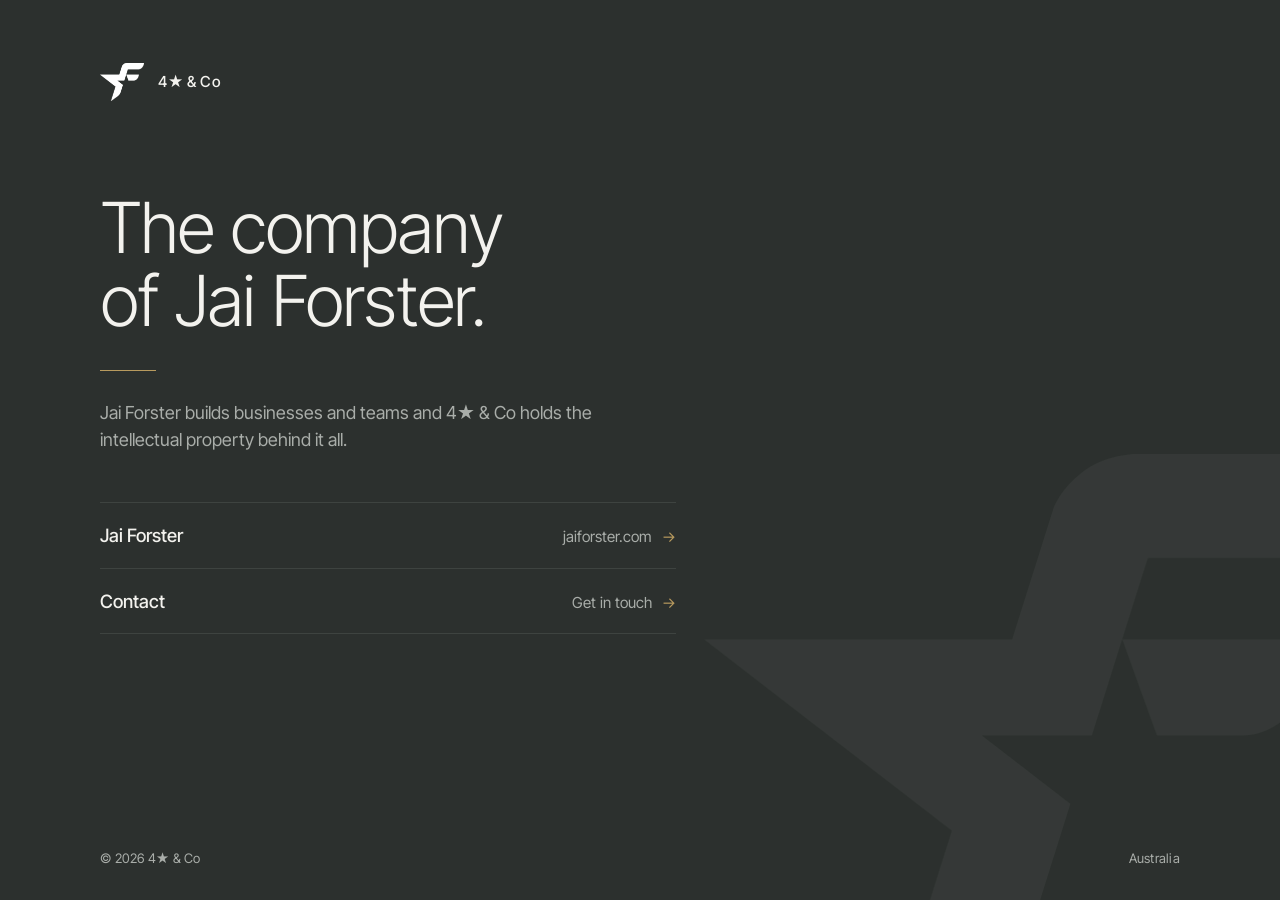
==== index.html @ a690bb95 "Contact opens an enquiry form, no email address in the page Co-Authored-By: Claude Opus 5.5 <noreply" ====
<!doctype html>
<html lang="en-AU">
<head>
<meta charset="utf-8">
<meta name="viewport" content="width=device-width,initial-scale=1,viewport-fit=cover">
<title>4★ &amp; Co</title>
<meta name="description" content="4★ &amp; Co is the company of Jai Forster.">
<link rel="icon" type="image/png" sizes="32x32" href="assets/favicon-32.png">
<link rel="apple-touch-icon" href="assets/favicon-180.png">
<link rel="preconnect" href="https://fonts.googleapis.com">
<link rel="preconnect" href="https://fonts.gstatic.com" crossorigin>
<link rel="stylesheet" href="https://fonts.googleapis.com/css2?family=Inter+Tight:wght@300;400;500;600&display=swap">
<style>
/* Layout: one screen, left aligned. The F mark sits small at the top as the signature and again oversized and faint off the bottom right as the watermark. One hairline of gold, nothing else. */
:root{
  --ground:#2C302E;
  --ground-deep:#252927;
  --ink:#F3F2EE;
  --ink-soft:#A9ADA9;
  --line:#3E4340;
  --gold:#B89A5E;
  --face:"Inter Tight","Helvetica Neue",Arial,system-ui,sans-serif;
  color-scheme:dark;
}
*{box-sizing:border-box}
html,body{height:100%}
body{
  margin:0;background:var(--ground);color:var(--ink);font-family:var(--face);
  font-size:17px;line-height:1.55;-webkit-font-smoothing:antialiased;
  padding-left:max(24px,env(safe-area-inset-left,0px));
  padding-right:max(24px,env(safe-area-inset-right,0px));
  padding-top:env(safe-area-inset-top,0px);padding-bottom:env(safe-area-inset-bottom,0px);
  overflow-x:hidden;position:relative;
}
.watermark{
  position:fixed;right:-14vmin;bottom:-18vmin;width:78vmin;max-width:none;
  opacity:.045;pointer-events:none;user-select:none;z-index:0;
}
.page{
  position:relative;z-index:1;max-width:1080px;margin:0 auto;min-height:100%;
  display:flex;flex-direction:column;gap:clamp(56px,10vh,120px);
  padding-block:clamp(32px,7vh,72px) 32px;
}
header{display:flex;align-items:center;gap:14px}
header img{width:44px;height:auto;display:block}
header span{font-weight:500;font-size:.95rem;letter-spacing:.04em}
main{display:flex;flex-direction:column;gap:28px;max-width:36rem}
h1{
  margin:0;font-weight:300;font-size:clamp(2.4rem,6.4vw,4.4rem);
  line-height:1.04;letter-spacing:-.025em;text-wrap:balance;
}
.rule{width:56px;height:1px;background:var(--gold);border:0;margin:4px 0 0}
p{margin:0;color:var(--ink-soft);font-size:1.12rem;max-width:32rem}
.links{display:flex;flex-direction:column;gap:0;margin-top:20px;border-top:1px solid var(--line)}
.links a{
  display:grid;grid-template-columns:1fr auto;align-items:baseline;gap:16px;
  padding:18px 0;border-bottom:1px solid var(--line);color:var(--ink);text-decoration:none;
}
.links .k{font-weight:500;font-size:1.15rem}
.links .v{color:var(--ink-soft);font-size:.95rem;display:flex;gap:10px;align-items:baseline}
.links .arrow{display:inline-block;transition:transform .2s ease;color:var(--gold)}
.links a:hover .arrow,.links a:focus-visible .arrow{transform:translateX(4px)}
.links a:hover .k{color:#fff}
.links .row{
  display:grid;grid-template-columns:1fr auto;align-items:baseline;gap:16px;width:100%;
  padding:18px 0;border:0;border-bottom:1px solid var(--line);background:none;color:var(--ink);
  font:inherit;text-align:left;cursor:pointer;
}
.links .row:hover .arrow,.links .row:focus-visible .arrow{transform:translateX(4px)}
.links .row[aria-expanded="true"] .arrow{transform:rotate(90deg)}
.links .row:hover .k{color:#fff}
.links .row:focus-visible{outline:1px solid var(--gold);outline-offset:4px}
.enquire{display:grid;gap:14px;padding:22px 0 26px;border-bottom:1px solid var(--line)}
.enquire[hidden]{display:none}
.enquire label{display:grid;gap:6px;color:var(--ink-soft);font-size:.85rem;letter-spacing:.02em}
.enquire input,.enquire textarea{
  width:100%;background:var(--ground-deep);color:var(--ink);border:1px solid var(--line);border-radius:2px;
  padding:12px 14px;font:inherit;font-size:1rem;
}
.enquire textarea{min-height:120px;resize:vertical}
.enquire input:focus,.enquire textarea:focus{outline:none;border-color:var(--gold)}
.enquire .hp{position:absolute;left:-9999px;width:1px;height:1px;overflow:hidden}
.enquire button{
  justify-self:start;background:none;color:var(--ink);border:1px solid var(--gold);border-radius:2px;
  padding:11px 22px;font:inherit;font-weight:500;font-size:.95rem;cursor:pointer;
}
.enquire button:hover{background:var(--gold);color:var(--ground)}
.enquire button:disabled{opacity:.5;cursor:default}
.enquire .note{margin:0;font-size:.9rem;color:var(--ink-soft);min-height:1.2em}
a:focus-visible{outline:1px solid var(--gold);outline-offset:4px}
footer{
  margin-top:auto;display:flex;flex-wrap:wrap;justify-content:space-between;gap:8px 24px;
  color:var(--ink-soft);font-size:.82rem;letter-spacing:.02em;
}
@media (max-width:520px){
  body{font-size:16px}
}
@media (prefers-reduced-motion:reduce){.links .arrow{transition:none}}
</style>
</head>
<body>
<img class="watermark" src="assets/mark-white.png" alt="" aria-hidden="true">
<div class="page">
  <header>
    <img src="assets/mark-white.png" alt="4Star mark">
    <span>4★ &amp; Co</span>
  </header>
  <main>
    <h1>The company of Jai&nbsp;Forster.</h1>
    <hr class="rule">
    <p>Jai Forster builds businesses and teams and 4★ &amp; Co holds the intellectual property behind it all.</p>
    <nav class="links" aria-label="Links">
      <a href="https://jaiforster.com" rel="noopener"><span class="k">Jai Forster</span><span class="v"><span class="host">jaiforster.com</span><span class="arrow">→</span></span></a>
      <button class="row" type="button" aria-expanded="false" aria-controls="enquire"><span class="k">Contact</span><span class="v"><span class="host">Get in touch</span><span class="arrow">→</span></span></button>
      <form class="enquire" id="enquire" action="https://formspree.io/f/xeepekqr" method="POST" hidden>
        <label>Name<input name="name" type="text" autocomplete="name" required></label>
        <label>Email<input name="email" type="email" autocomplete="email" required></label>
        <label>Message<textarea name="message" required></textarea></label>
        <input class="hp" type="text" name="_gotcha" tabindex="-1" autocomplete="off" aria-hidden="true">
        <input type="hidden" name="_subject" value="4star.co enquiry">
        <button type="submit">Send</button>
        <p class="note" role="status" aria-live="polite"></p>
      </form>
    </nav>
  </main>
  <footer>
    <span>© 2026 4★ &amp; Co</span>
    <span>Australia</span>
  </footer>
</div>
<script>
(function(){
  var btn=document.querySelector('.row'),form=document.getElementById('enquire'),note=form.querySelector('.note'),send=form.querySelector('button');
  btn.addEventListener('click',function(){
    var open=btn.getAttribute('aria-expanded')==='true';
    btn.setAttribute('aria-expanded',String(!open));form.hidden=open;
    if(!open)form.querySelector('input').focus();
  });
  form.addEventListener('submit',function(e){
    e.preventDefault();send.disabled=true;note.textContent='Sending...';
    fetch(form.action,{method:'POST',body:new FormData(form),headers:{Accept:'application/json'}})
      .then(function(r){
        if(!r.ok)throw 0;
        form.querySelectorAll('label,button').forEach(function(el){el.hidden=true});
        note.textContent='Thanks. We will be in touch.';
      })
      .catch(function(){send.disabled=false;note.textContent='That did not send. Please try again.'});
  });
})();
</script>
</body>
</html>
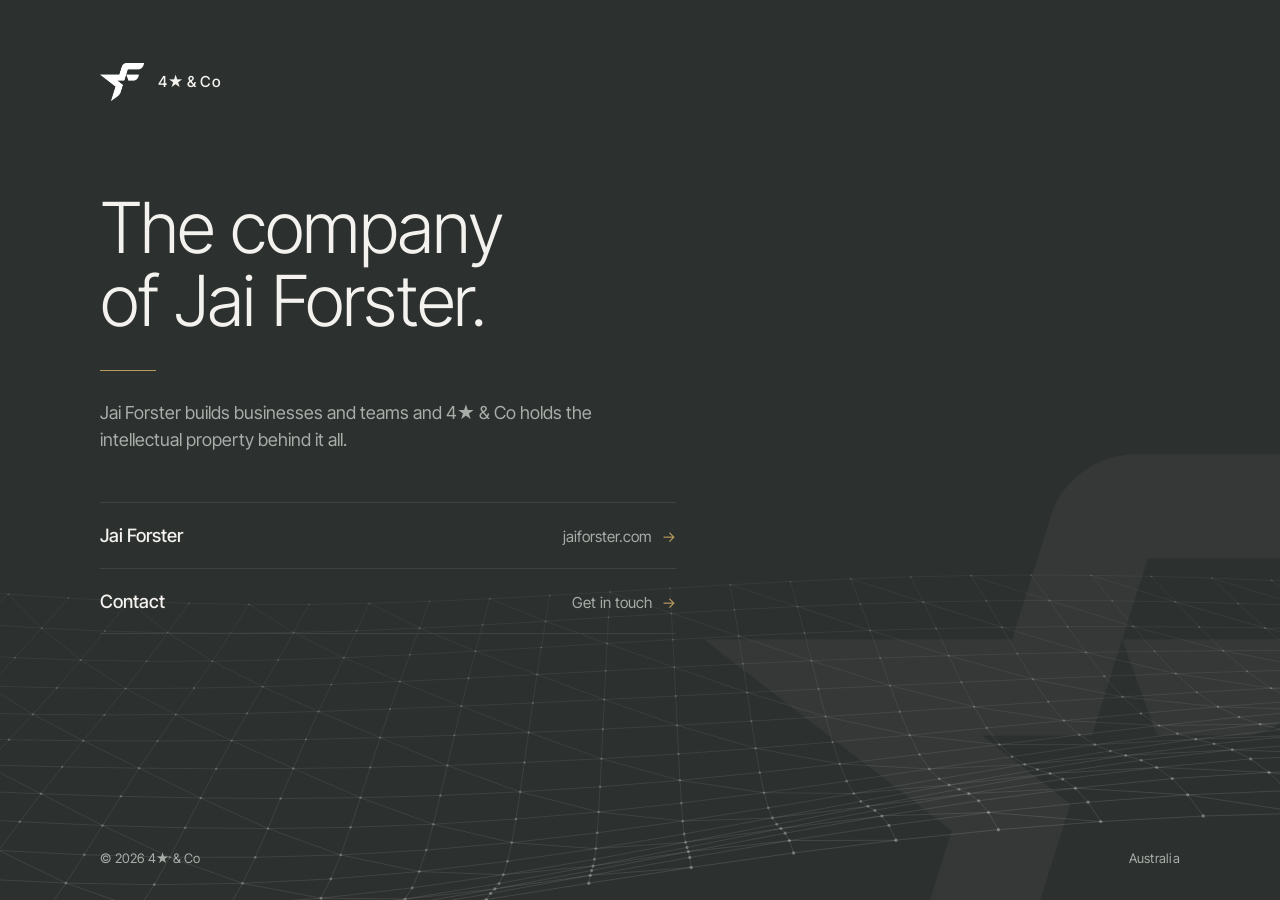
==== commit c0e46fcb: "Slow motion wave mesh behind the page Co-Authored-By: Claude Opus 5.5 <noreply@anthropic.com> Claude" ====
--- a/index.html
+++ b/index.html
@@ -36,6 +36,7 @@
   position:fixed;right:-14vmin;bottom:-18vmin;width:78vmin;max-width:none;
   opacity:.045;pointer-events:none;user-select:none;z-index:0;
 }
+.wave{position:fixed;inset:0;width:100%;height:100%;pointer-events:none;z-index:0;display:block}
 .page{
   position:relative;z-index:1;max-width:1080px;margin:0 auto;min-height:100%;
   display:flex;flex-direction:column;gap:clamp(56px,10vh,120px);
@@ -71,7 +72,7 @@
 .links .row:hover .k{color:#fff}
 .links .row:focus-visible{outline:1px solid var(--gold);outline-offset:4px}
 .enquire{display:grid;gap:14px;padding:22px 0 26px;border-bottom:1px solid var(--line)}
-.enquire[hidden]{display:none}
+.enquire[hidden],.enquire [hidden]{display:none}
 .enquire label{display:grid;gap:6px;color:var(--ink-soft);font-size:.85rem;letter-spacing:.02em}
 .enquire input,.enquire textarea{
   width:100%;background:var(--ground-deep);color:var(--ink);border:1px solid var(--line);border-radius:2px;
@@ -99,6 +100,7 @@
 </style>
 </head>
 <body>
+<canvas class="wave" aria-hidden="true"></canvas>
 <img class="watermark" src="assets/mark-white.png" alt="" aria-hidden="true">
 <div class="page">
   <header>
@@ -148,5 +150,41 @@
   });
 })();
 </script>
+<script>
+(function(){
+  var c=document.querySelector('.wave'),x=c.getContext('2d'),W,H,D,t=0;
+  var still=window.matchMedia('(prefers-reduced-motion: reduce)').matches;
+  var COLS=26,ROWS=16;
+  function size(){D=Math.min(window.devicePixelRatio||1,2);W=c.clientWidth;H=c.clientHeight;c.width=W*D;c.height=H*D;x.setTransform(D,0,0,D,0,0);}
+  function pt(i,j){
+    var u=i/(COLS-1),v=j/(ROWS-1);
+    var z=Math.sin(u*5.2+t*0.35)*0.55+Math.sin(v*3.4-t*0.22+u*1.6)*0.45+Math.sin((u+v)*7.0+t*0.5)*0.18;
+    var depth=0.25+v*0.75;
+    var px=W*0.5+(u-0.5)*W*(0.9+depth*1.1);
+    var py=H*0.52+depth*H*0.5+z*H*0.13*depth;
+    return [px,py,depth];
+  }
+  function draw(){
+    x.clearRect(0,0,W,H);
+    var g=[],i,j;
+    for(j=0;j<ROWS;j++){g[j]=[];for(i=0;i<COLS;i++)g[j][i]=pt(i,j);}
+    x.lineWidth=0.7;
+    for(j=0;j<ROWS;j++)for(i=0;i<COLS;i++){
+      var p=g[j][i],a=(0.05+p[2]*0.13).toFixed(3);
+      x.strokeStyle='rgba(243,242,238,'+a+')';
+      x.beginPath();
+      if(i<COLS-1){x.moveTo(p[0],p[1]);x.lineTo(g[j][i+1][0],g[j][i+1][1]);}
+      if(j<ROWS-1){x.moveTo(p[0],p[1]);x.lineTo(g[j+1][i][0],g[j+1][i][1]);}
+      if(i<COLS-1&&j<ROWS-1&&(i+j)%2===0){x.moveTo(p[0],p[1]);x.lineTo(g[j+1][i+1][0],g[j+1][i+1][1]);}
+      x.stroke();
+      x.fillStyle='rgba(243,242,238,'+(0.10+p[2]*0.22).toFixed(3)+')';
+      x.beginPath();x.arc(p[0],p[1],0.6+p[2]*1.1,0,6.283);x.fill();
+    }
+  }
+  function loop(){t+=0.012;draw();requestAnimationFrame(loop);}
+  size();window.addEventListener('resize',function(){size();draw();});
+  if(still){t=2;draw();}else{loop();}
+})();
+</script>
 </body>
 </html>
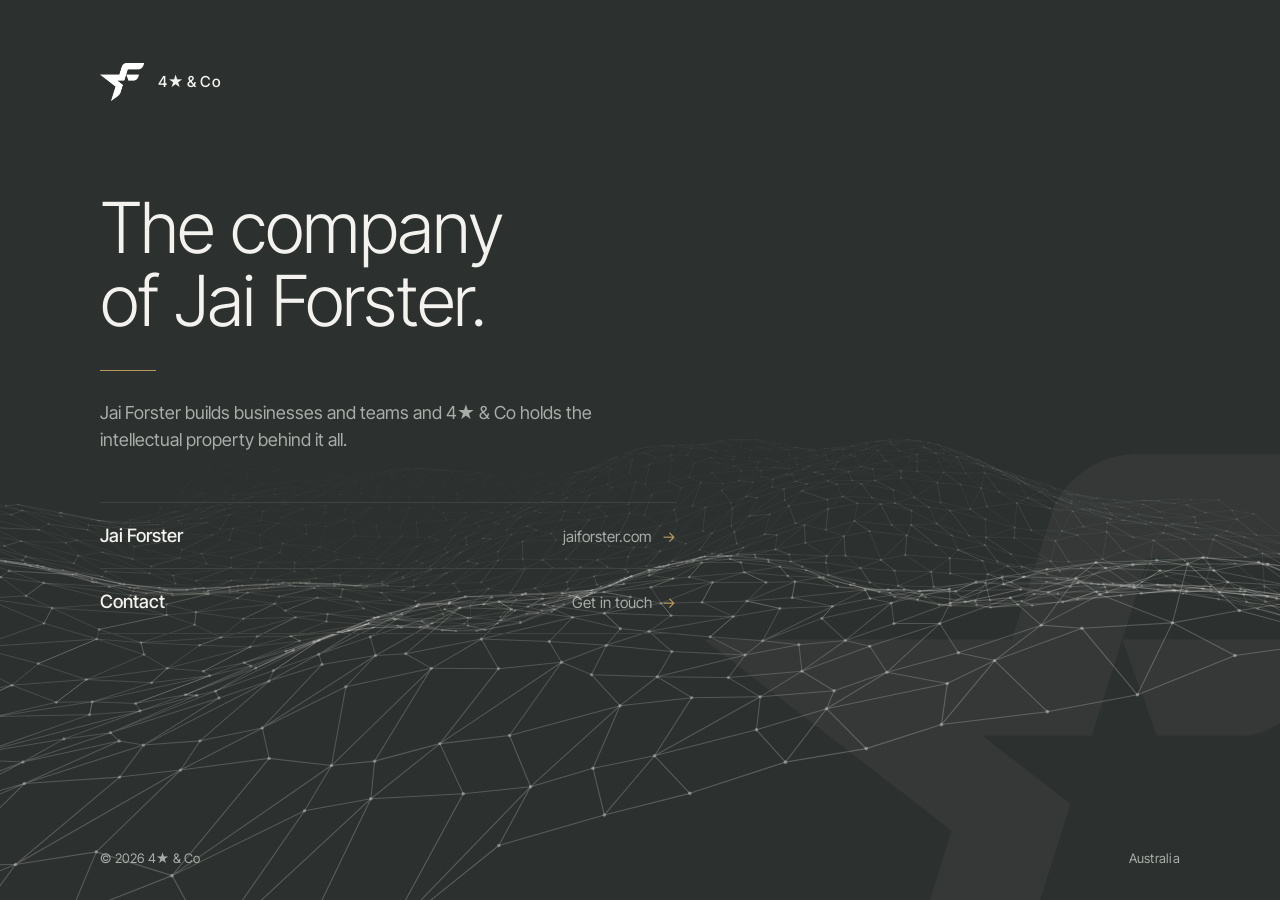
==== commit 330158be: "Denser wave mesh with more ripples, closer to Jai's reference Co-Authored-By: Claude Opus 5.5 <norep" ====
--- a/index.html
+++ b/index.html
@@ -154,31 +154,35 @@
 (function(){
   var c=document.querySelector('.wave'),x=c.getContext('2d'),W,H,D,t=0;
   var still=window.matchMedia('(prefers-reduced-motion: reduce)').matches;
-  var COLS=26,ROWS=16;
+  var COLS=48,ROWS=34,J=[];
+  for(var k=0;k<COLS*ROWS*2;k++)J.push(Math.sin(k*12.9898)*43758.5453%1);
   function size(){D=Math.min(window.devicePixelRatio||1,2);W=c.clientWidth;H=c.clientHeight;c.width=W*D;c.height=H*D;x.setTransform(D,0,0,D,0,0);}
   function pt(i,j){
-    var u=i/(COLS-1),v=j/(ROWS-1);
-    var z=Math.sin(u*5.2+t*0.35)*0.55+Math.sin(v*3.4-t*0.22+u*1.6)*0.45+Math.sin((u+v)*7.0+t*0.5)*0.18;
-    var depth=0.25+v*0.75;
-    var px=W*0.5+(u-0.5)*W*(0.9+depth*1.1);
-    var py=H*0.52+depth*H*0.5+z*H*0.13*depth;
+    var n=(j*COLS+i)*2,u=(i+J[n]*0.35)/(COLS-1),v=(j+J[n+1]*0.35)/(ROWS-1);
+    var wx=(u-0.5)*14,wz=1+v*9;
+    var y=Math.sin(wx*0.55+t*0.35)*0.42+Math.sin(wz*0.9-t*0.28+wx*0.25)*0.38
+         +Math.sin((wx-wz)*1.35+t*0.5)*0.16+Math.sin(wx*2.1+wz*1.7-t*0.6)*0.08;
+    var f=1/(wz*0.32+0.35),hz=H*0.42;
+    var px=W*0.5+wx*f*W*0.16;
+    var py=hz+(1.9-y)*f*H*0.2;
+    var depth=1-v;
     return [px,py,depth];
   }
   function draw(){
     x.clearRect(0,0,W,H);
     var g=[],i,j;
     for(j=0;j<ROWS;j++){g[j]=[];for(i=0;i<COLS;i++)g[j][i]=pt(i,j);}
-    x.lineWidth=0.7;
-    for(j=0;j<ROWS;j++)for(i=0;i<COLS;i++){
-      var p=g[j][i],a=(0.05+p[2]*0.13).toFixed(3);
+    for(j=ROWS-1;j>=0;j--)for(i=0;i<COLS;i++){
+      var p=g[j][i],a=(0.03+p[2]*p[2]*0.2).toFixed(3);
+      x.lineWidth=0.4+p[2]*0.7;
       x.strokeStyle='rgba(243,242,238,'+a+')';
       x.beginPath();
       if(i<COLS-1){x.moveTo(p[0],p[1]);x.lineTo(g[j][i+1][0],g[j][i+1][1]);}
       if(j<ROWS-1){x.moveTo(p[0],p[1]);x.lineTo(g[j+1][i][0],g[j+1][i][1]);}
-      if(i<COLS-1&&j<ROWS-1&&(i+j)%2===0){x.moveTo(p[0],p[1]);x.lineTo(g[j+1][i+1][0],g[j+1][i+1][1]);}
+      if(i<COLS-1&&j<ROWS-1){x.moveTo(p[0],p[1]);x.lineTo(g[j+1][(i+j)%2?i+1:i][0],g[j+1][(i+j)%2?i+1:i][1]);}
       x.stroke();
-      x.fillStyle='rgba(243,242,238,'+(0.10+p[2]*0.22).toFixed(3)+')';
-      x.beginPath();x.arc(p[0],p[1],0.6+p[2]*1.1,0,6.283);x.fill();
+      x.fillStyle='rgba(243,242,238,'+(0.06+p[2]*p[2]*0.32).toFixed(3)+')';
+      x.beginPath();x.arc(p[0],p[1],0.4+p[2]*1.4,0,6.283);x.fill();
     }
   }
   function loop(){t+=0.012;draw();requestAnimationFrame(loop);}
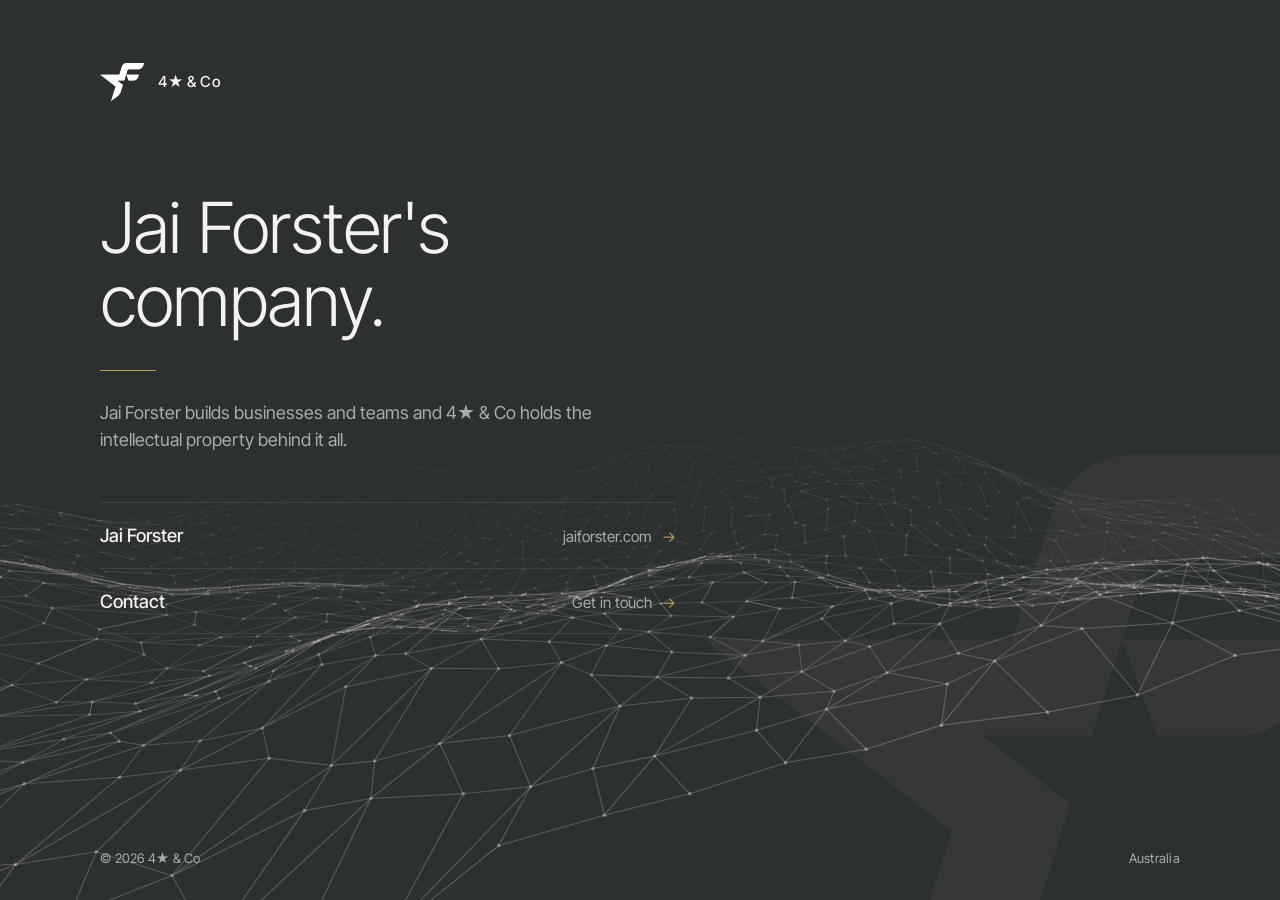
==== commit 5b9ebd28: "Heading: Jai Forster's company. Co-Authored-By: Claude Opus 5.5 <noreply@anthropic.com> Claude-Sessi" ====
--- a/index.html
+++ b/index.html
@@ -4,7 +4,7 @@
 <meta charset="utf-8">
 <meta name="viewport" content="width=device-width,initial-scale=1,viewport-fit=cover">
 <title>4★ &amp; Co</title>
-<meta name="description" content="4★ &amp; Co is the company of Jai Forster.">
+<meta name="description" content="4★ &amp; Co is Jai Forster's company.">
 <link rel="icon" type="image/png" sizes="32x32" href="assets/favicon-32.png">
 <link rel="apple-touch-icon" href="assets/favicon-180.png">
 <link rel="preconnect" href="https://fonts.googleapis.com">
@@ -108,7 +108,7 @@
     <span>4★ &amp; Co</span>
   </header>
   <main>
-    <h1>The company of Jai&nbsp;Forster.</h1>
+    <h1>Jai Forster's company.</h1>
     <hr class="rule">
     <p>Jai Forster builds businesses and teams and 4★ &amp; Co holds the intellectual property behind it all.</p>
     <nav class="links" aria-label="Links">
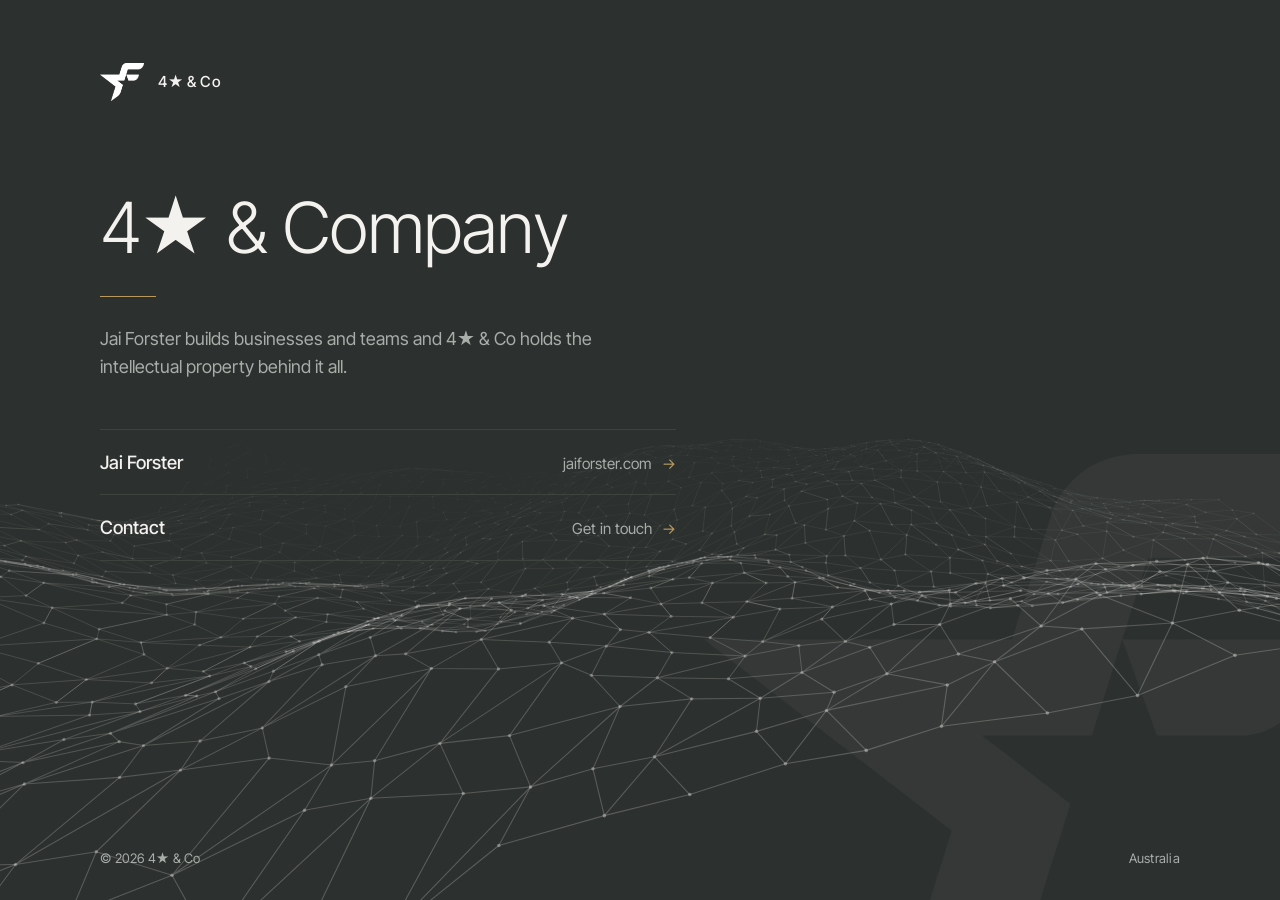
==== commit de7fd418: "Heading: 4★ & Company Co-Authored-By: Claude Opus 5.5 <noreply@anthropic.com> Claude-Session: https:" ====
--- a/index.html
+++ b/index.html
@@ -4,7 +4,7 @@
 <meta charset="utf-8">
 <meta name="viewport" content="width=device-width,initial-scale=1,viewport-fit=cover">
 <title>4★ &amp; Co</title>
-<meta name="description" content="4★ &amp; Co is Jai Forster's company.">
+<meta name="description" content="4★ &amp; Company. Jai Forster builds businesses and teams and 4★ &amp; Co holds the intellectual property behind it all.">
 <link rel="icon" type="image/png" sizes="32x32" href="assets/favicon-32.png">
 <link rel="apple-touch-icon" href="assets/favicon-180.png">
 <link rel="preconnect" href="https://fonts.googleapis.com">
@@ -108,7 +108,7 @@
     <span>4★ &amp; Co</span>
   </header>
   <main>
-    <h1>Jai Forster's company.</h1>
+    <h1>4★ &amp; Company</h1>
     <hr class="rule">
     <p>Jai Forster builds businesses and teams and 4★ &amp; Co holds the intellectual property behind it all.</p>
     <nav class="links" aria-label="Links">
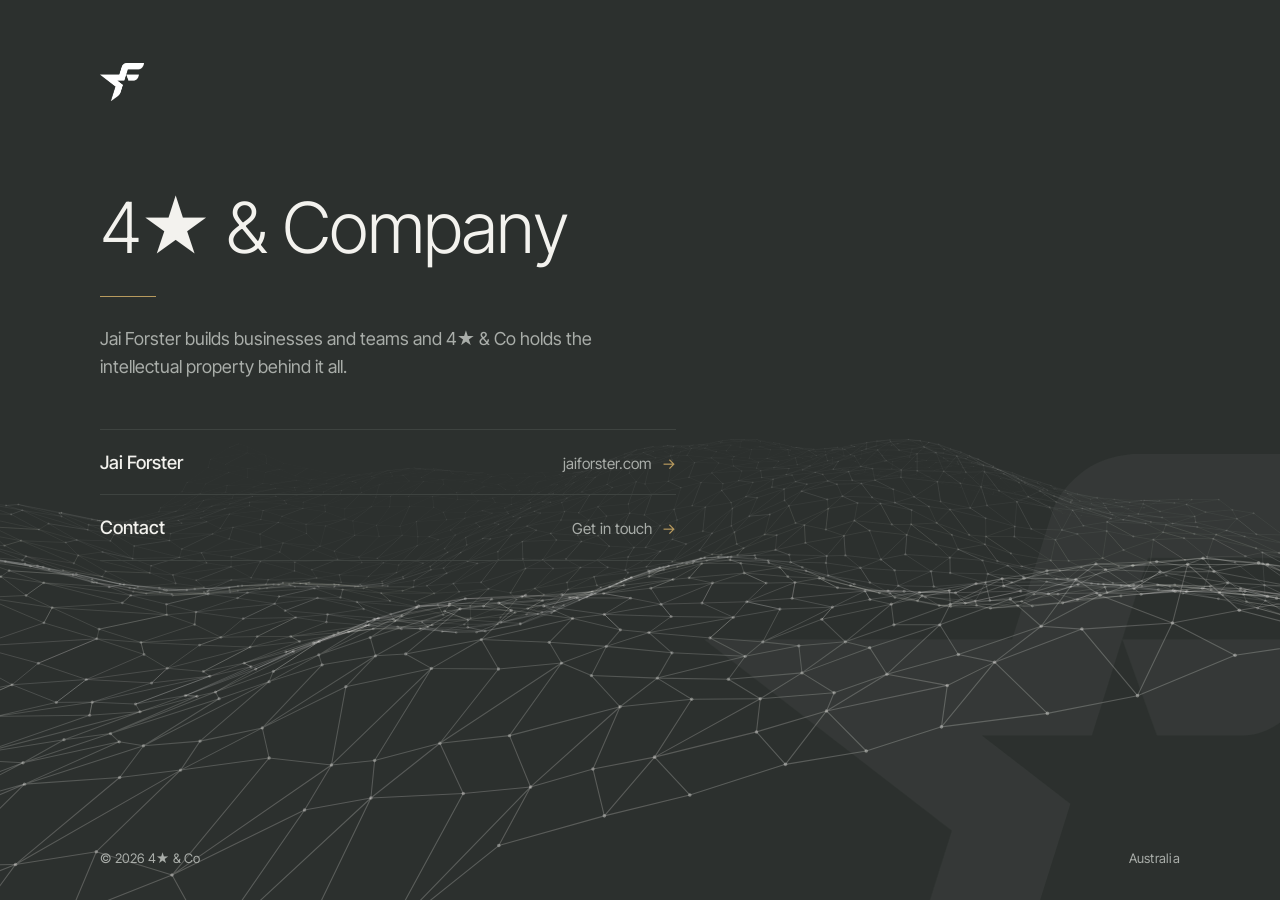
==== commit 63cb8a33: "Remove the 4★ & Co text beside the top mark Co-Authored-By: Claude Opus 5.5 <noreply@anthropic.com> " ====
--- a/index.html
+++ b/index.html
@@ -104,8 +104,7 @@
 <img class="watermark" src="assets/mark-white.png" alt="" aria-hidden="true">
 <div class="page">
   <header>
-    <img src="assets/mark-white.png" alt="4Star mark">
-    <span>4★ &amp; Co</span>
+    <img src="assets/mark-white.png" alt="4★ &amp; Co">
   </header>
   <main>
     <h1>4★ &amp; Company</h1>
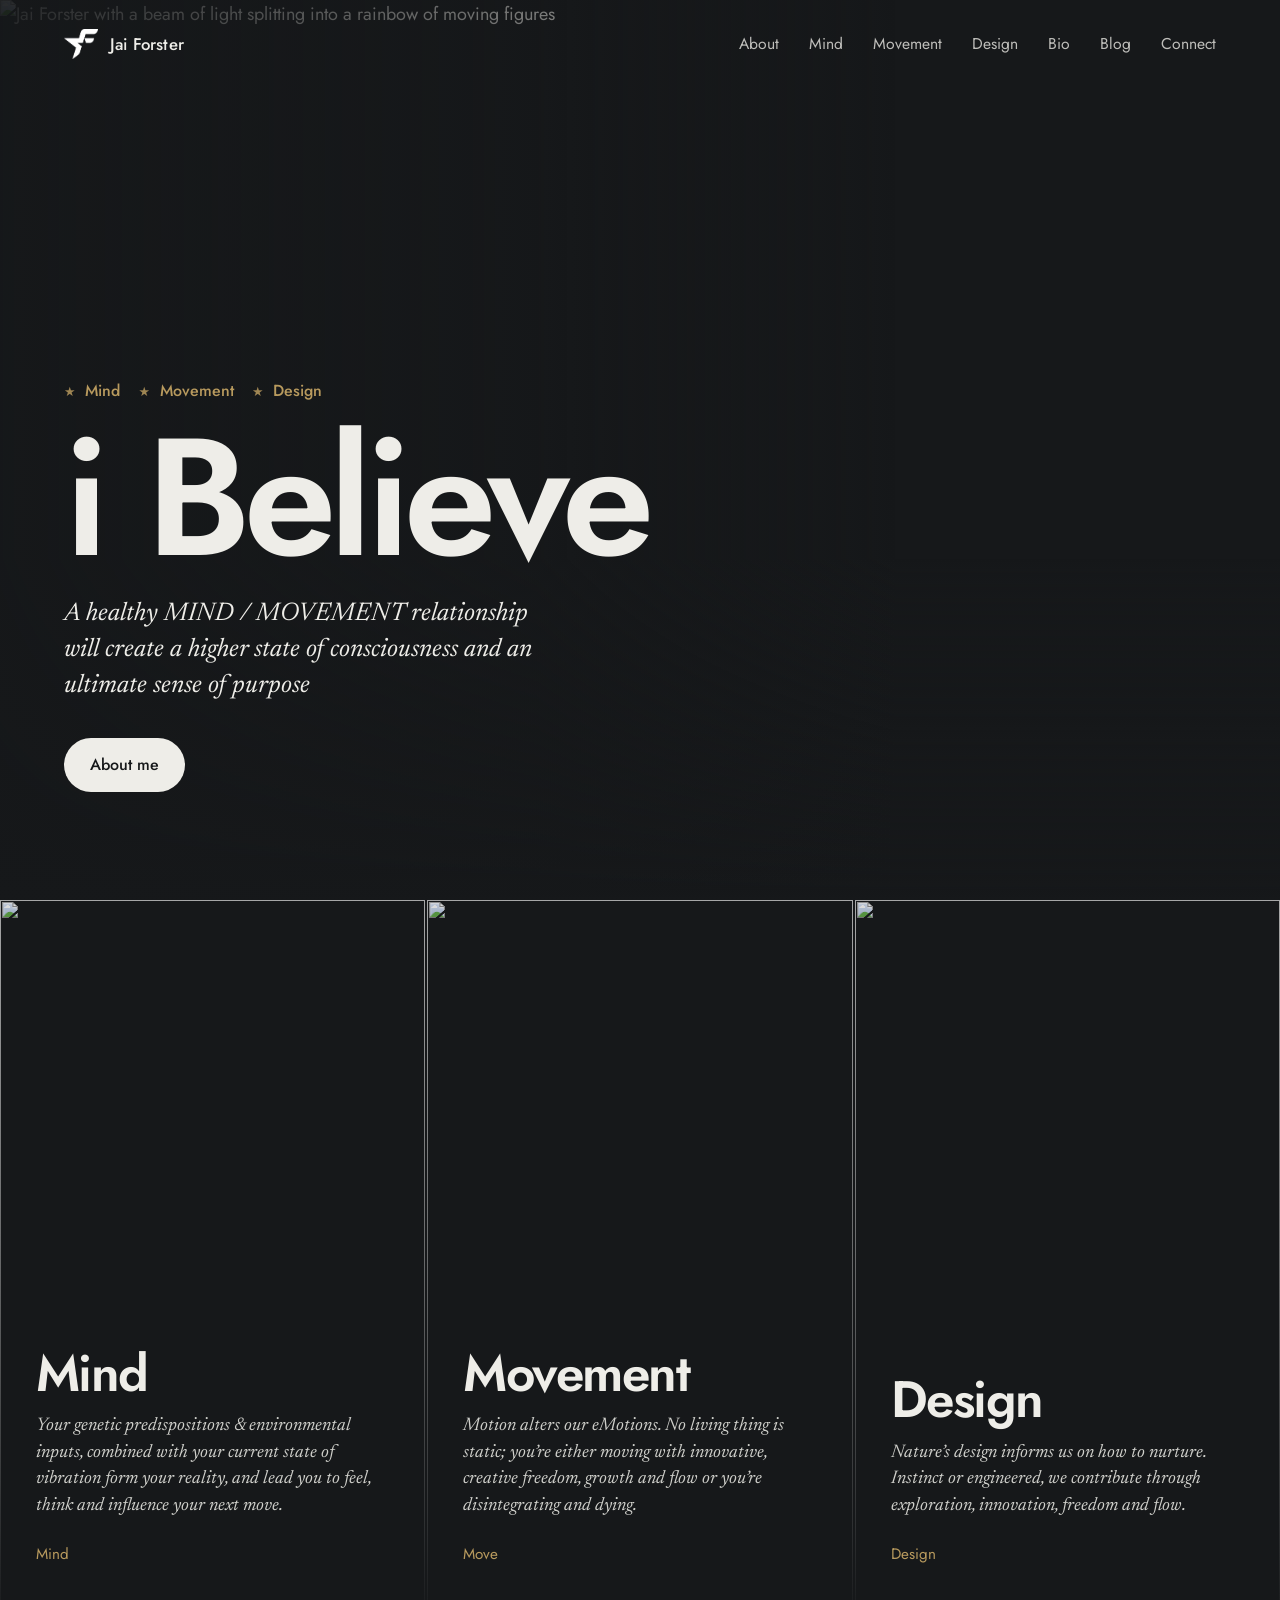
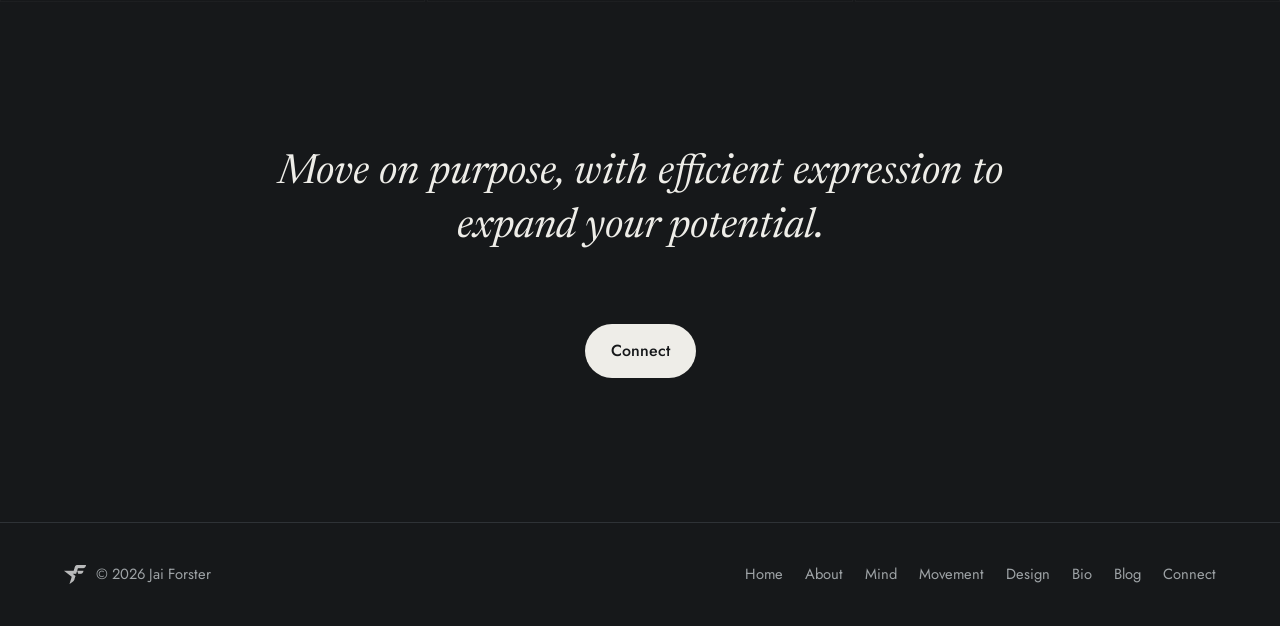
==== commit 6fd08707: "jaiforster.com example site, preview only Co-Authored-By: Claude Opus 5.5 <noreply@anthropic.com> Cl" ====
--- a/index.html
+++ b/index.html
@@ -3,191 +3,71 @@
 <head>
 <meta charset="utf-8">
 <meta name="viewport" content="width=device-width,initial-scale=1,viewport-fit=cover">
-<title>4★ &amp; Co</title>
-<meta name="description" content="4★ &amp; Company. Jai Forster builds businesses and teams and 4★ &amp; Co holds the intellectual property behind it all.">
-<link rel="icon" type="image/png" sizes="32x32" href="assets/favicon-32.png">
-<link rel="apple-touch-icon" href="assets/favicon-180.png">
+<title>Jai Forster</title>
+<meta name="description" content="Jai Forster. Mind, Movement, Design.">
+<link rel="icon" type="image/png" href="mark.png">
 <link rel="preconnect" href="https://fonts.googleapis.com">
 <link rel="preconnect" href="https://fonts.gstatic.com" crossorigin>
-<link rel="stylesheet" href="https://fonts.googleapis.com/css2?family=Inter+Tight:wght@300;400;500;600&display=swap">
-<style>
-/* Layout: one screen, left aligned. The F mark sits small at the top as the signature and again oversized and faint off the bottom right as the watermark. One hairline of gold, nothing else. */
-:root{
-  --ground:#2C302E;
-  --ground-deep:#252927;
-  --ink:#F3F2EE;
-  --ink-soft:#A9ADA9;
-  --line:#3E4340;
-  --gold:#B89A5E;
-  --face:"Inter Tight","Helvetica Neue",Arial,system-ui,sans-serif;
-  color-scheme:dark;
-}
-*{box-sizing:border-box}
-html,body{height:100%}
-body{
-  margin:0;background:var(--ground);color:var(--ink);font-family:var(--face);
-  font-size:17px;line-height:1.55;-webkit-font-smoothing:antialiased;
-  padding-left:max(24px,env(safe-area-inset-left,0px));
-  padding-right:max(24px,env(safe-area-inset-right,0px));
-  padding-top:env(safe-area-inset-top,0px);padding-bottom:env(safe-area-inset-bottom,0px);
-  overflow-x:hidden;position:relative;
-}
-.watermark{
-  position:fixed;right:-14vmin;bottom:-18vmin;width:78vmin;max-width:none;
-  opacity:.045;pointer-events:none;user-select:none;z-index:0;
-}
-.wave{position:fixed;inset:0;width:100%;height:100%;pointer-events:none;z-index:0;display:block}
-.page{
-  position:relative;z-index:1;max-width:1080px;margin:0 auto;min-height:100%;
-  display:flex;flex-direction:column;gap:clamp(56px,10vh,120px);
-  padding-block:clamp(32px,7vh,72px) 32px;
-}
-header{display:flex;align-items:center;gap:14px}
-header img{width:44px;height:auto;display:block}
-header span{font-weight:500;font-size:.95rem;letter-spacing:.04em}
-main{display:flex;flex-direction:column;gap:28px;max-width:36rem}
-h1{
-  margin:0;font-weight:300;font-size:clamp(2.4rem,6.4vw,4.4rem);
-  line-height:1.04;letter-spacing:-.025em;text-wrap:balance;
-}
-.rule{width:56px;height:1px;background:var(--gold);border:0;margin:4px 0 0}
-p{margin:0;color:var(--ink-soft);font-size:1.12rem;max-width:32rem}
-.links{display:flex;flex-direction:column;gap:0;margin-top:20px;border-top:1px solid var(--line)}
-.links a{
-  display:grid;grid-template-columns:1fr auto;align-items:baseline;gap:16px;
-  padding:18px 0;border-bottom:1px solid var(--line);color:var(--ink);text-decoration:none;
-}
-.links .k{font-weight:500;font-size:1.15rem}
-.links .v{color:var(--ink-soft);font-size:.95rem;display:flex;gap:10px;align-items:baseline}
-.links .arrow{display:inline-block;transition:transform .2s ease;color:var(--gold)}
-.links a:hover .arrow,.links a:focus-visible .arrow{transform:translateX(4px)}
-.links a:hover .k{color:#fff}
-.links .row{
-  display:grid;grid-template-columns:1fr auto;align-items:baseline;gap:16px;width:100%;
-  padding:18px 0;border:0;border-bottom:1px solid var(--line);background:none;color:var(--ink);
-  font:inherit;text-align:left;cursor:pointer;
-}
-.links .row:hover .arrow,.links .row:focus-visible .arrow{transform:translateX(4px)}
-.links .row[aria-expanded="true"] .arrow{transform:rotate(90deg)}
-.links .row:hover .k{color:#fff}
-.links .row:focus-visible{outline:1px solid var(--gold);outline-offset:4px}
-.enquire{display:grid;gap:14px;padding:22px 0 26px;border-bottom:1px solid var(--line)}
-.enquire[hidden],.enquire [hidden]{display:none}
-.enquire label{display:grid;gap:6px;color:var(--ink-soft);font-size:.85rem;letter-spacing:.02em}
-.enquire input,.enquire textarea{
-  width:100%;background:var(--ground-deep);color:var(--ink);border:1px solid var(--line);border-radius:2px;
-  padding:12px 14px;font:inherit;font-size:1rem;
-}
-.enquire textarea{min-height:120px;resize:vertical}
-.enquire input:focus,.enquire textarea:focus{outline:none;border-color:var(--gold)}
-.enquire .hp{position:absolute;left:-9999px;width:1px;height:1px;overflow:hidden}
-.enquire button{
-  justify-self:start;background:none;color:var(--ink);border:1px solid var(--gold);border-radius:2px;
-  padding:11px 22px;font:inherit;font-weight:500;font-size:.95rem;cursor:pointer;
-}
-.enquire button:hover{background:var(--gold);color:var(--ground)}
-.enquire button:disabled{opacity:.5;cursor:default}
-.enquire .note{margin:0;font-size:.9rem;color:var(--ink-soft);min-height:1.2em}
-a:focus-visible{outline:1px solid var(--gold);outline-offset:4px}
-footer{
-  margin-top:auto;display:flex;flex-wrap:wrap;justify-content:space-between;gap:8px 24px;
-  color:var(--ink-soft);font-size:.82rem;letter-spacing:.02em;
-}
-@media (max-width:520px){
-  body{font-size:16px}
-}
-@media (prefers-reduced-motion:reduce){.links .arrow{transition:none}}
-</style>
+<link rel="stylesheet" href="https://fonts.googleapis.com/css2?family=Jost:wght@300;400;500;600&family=Newsreader:ital,opsz,wght@1,6..72,300;1,6..72,400&display=swap">
+<link rel="stylesheet" href="style.css">
 </head>
 <body>
-<canvas class="wave" aria-hidden="true"></canvas>
-<img class="watermark" src="assets/mark-white.png" alt="" aria-hidden="true">
-<div class="page">
-  <header>
-    <img src="assets/mark-white.png" alt="4★ &amp; Co">
-  </header>
-  <main>
-    <h1>4★ &amp; Company</h1>
-    <hr class="rule">
-    <p>Jai Forster builds businesses and teams and 4★ &amp; Co holds the intellectual property behind it all.</p>
-    <nav class="links" aria-label="Links">
-      <a href="https://jaiforster.com" rel="noopener"><span class="k">Jai Forster</span><span class="v"><span class="host">jaiforster.com</span><span class="arrow">→</span></span></a>
-      <button class="row" type="button" aria-expanded="false" aria-controls="enquire"><span class="k">Contact</span><span class="v"><span class="host">Get in touch</span><span class="arrow">→</span></span></button>
-      <form class="enquire" id="enquire" action="https://formspree.io/f/xeepekqr" method="POST" hidden>
-        <label>Name<input name="name" type="text" autocomplete="name" required></label>
-        <label>Email<input name="email" type="email" autocomplete="email" required></label>
-        <label>Message<textarea name="message" required></textarea></label>
-        <input class="hp" type="text" name="_gotcha" tabindex="-1" autocomplete="off" aria-hidden="true">
-        <input type="hidden" name="_subject" value="4star.co enquiry">
-        <button type="submit">Send</button>
-        <p class="note" role="status" aria-live="polite"></p>
-      </form>
-    </nav>
-  </main>
-  <footer>
-    <span>© 2026 4★ &amp; Co</span>
-    <span>Australia</span>
-  </footer>
-</div>
+<header class="bar">
+  <div class="wrap">
+    <a class="brand" href="index.html"><img src="mark.png" alt="">Jai Forster</a>
+    <button class="menu-btn" type="button" aria-expanded="false" aria-controls="menu">Menu</button>
+    <nav class="menu" id="menu" aria-label="Main"><a href="about.html">About</a><a href="mind.html">Mind</a><a href="movement.html">Movement</a><a href="design.html">Design</a><a href="bio.html">Bio</a><a href="blog.html">Blog</a><a href="connect.html">Connect</a></nav>
+  </div>
+</header>
+<main>
+<section class="hero">
+  <img src="https://images.squarespace-cdn.com/content/v1/53a4e9e1e4b0f3bbc3a83e2f/1645606170542-89CNEMWLNR3GHH2ML2EV/JF+Website+Parallax+background.png?format=2500w" alt="Jai Forster with a beam of light splitting into a rainbow of moving figures">
+  <div class="wrap">
+    <p class="tri"><span>Mind</span><span>Movement</span><span>Design</span></p>
+    <h1>i Believe</h1>
+    <p class="belief">A healthy MIND / MOVEMENT relationship will create a higher state of consciousness and an ultimate sense of purpose</p>
+    <a class="btn" href="about.html">About me</a>
+  </div>
+</section>
+
+<section class="doors" aria-label="Mind, Movement and Design">
+  <a class="door" href="mind.html">
+    <img src="https://images.squarespace-cdn.com/content/v1/53a4e9e1e4b0f3bbc3a83e2f/1645607930182-6TRMJ1LTJ6VYIM9FWUPG/JF+2+Website+Parallax+background.png?format=1500w" alt="" loading="lazy">
+    <h2>Mind</h2>
+    <p>Your genetic predispositions &amp; environmental inputs, combined with your current state of vibration form your reality, and lead you to feel, think and influence your next move.</p>
+    <span class="go">Mind</span>
+  </a>
+  <a class="door" href="movement.html">
+    <img src="https://images.squarespace-cdn.com/content/v1/53a4e9e1e4b0f3bbc3a83e2f/1645609112658-VF0LWZU9L04NUYLM4TL9/JF+3+Website+Parallax+background.png?format=1500w" alt="" loading="lazy">
+    <h2>Movement</h2>
+    <p>Motion alters our eMotions. No living thing is static; you’re either moving with innovative, creative freedom, growth and flow or you’re disintegrating and dying.</p>
+    <span class="go">Move</span>
+  </a>
+  <a class="door" href="design.html">
+    <img src="https://images.squarespace-cdn.com/content/v1/53a4e9e1e4b0f3bbc3a83e2f/1645610388113-OBKQQZRVQ6BHDVPUKRXV/JF+5+Website+Parallax+background.png?format=1500w" alt="" loading="lazy">
+    <h2>Design</h2>
+    <p>Nature’s design informs us on how to nurture. Instinct or engineered, we contribute through exploration, innovation, freedom and flow.</p>
+    <span class="go">Design</span>
+  </a>
+</section>
+
+<section class="band">
+  <div class="wrap">
+    <p>Move on purpose, with efficient expression to expand your potential.</p>
+    <div class="next"><a class="btn" href="connect.html">Connect</a></div>
+  </div>
+</section>
+</main>
+<footer>
+  <div class="wrap">
+    <span class="mark"><img src="mark.png" alt="">© 2026 Jai Forster</span>
+    <nav aria-label="Footer"><a href="index.html">Home</a><a href="about.html">About</a><a href="mind.html">Mind</a><a href="movement.html">Movement</a><a href="design.html">Design</a><a href="bio.html">Bio</a><a href="blog.html">Blog</a><a href="connect.html">Connect</a></nav>
+  </div>
+</footer>
 <script>
-(function(){
-  var btn=document.querySelector('.row'),form=document.getElementById('enquire'),note=form.querySelector('.note'),send=form.querySelector('button');
-  btn.addEventListener('click',function(){
-    var open=btn.getAttribute('aria-expanded')==='true';
-    btn.setAttribute('aria-expanded',String(!open));form.hidden=open;
-    if(!open)form.querySelector('input').focus();
-  });
-  form.addEventListener('submit',function(e){
-    e.preventDefault();send.disabled=true;note.textContent='Sending...';
-    fetch(form.action,{method:'POST',body:new FormData(form),headers:{Accept:'application/json'}})
-      .then(function(r){
-        if(!r.ok)throw 0;
-        form.querySelectorAll('label,button').forEach(function(el){el.hidden=true});
-        note.textContent='Thanks. We will be in touch.';
-      })
-      .catch(function(){send.disabled=false;note.textContent='That did not send. Please try again.'});
-  });
-})();
-</script>
-<script>
-(function(){
-  var c=document.querySelector('.wave'),x=c.getContext('2d'),W,H,D,t=0;
-  var still=window.matchMedia('(prefers-reduced-motion: reduce)').matches;
-  var COLS=48,ROWS=34,J=[];
-  for(var k=0;k<COLS*ROWS*2;k++)J.push(Math.sin(k*12.9898)*43758.5453%1);
-  function size(){D=Math.min(window.devicePixelRatio||1,2);W=c.clientWidth;H=c.clientHeight;c.width=W*D;c.height=H*D;x.setTransform(D,0,0,D,0,0);}
-  function pt(i,j){
-    var n=(j*COLS+i)*2,u=(i+J[n]*0.35)/(COLS-1),v=(j+J[n+1]*0.35)/(ROWS-1);
-    var wx=(u-0.5)*14,wz=1+v*9;
-    var y=Math.sin(wx*0.55+t*0.35)*0.42+Math.sin(wz*0.9-t*0.28+wx*0.25)*0.38
-         +Math.sin((wx-wz)*1.35+t*0.5)*0.16+Math.sin(wx*2.1+wz*1.7-t*0.6)*0.08;
-    var f=1/(wz*0.32+0.35),hz=H*0.42;
-    var px=W*0.5+wx*f*W*0.16;
-    var py=hz+(1.9-y)*f*H*0.2;
-    var depth=1-v;
-    return [px,py,depth];
-  }
-  function draw(){
-    x.clearRect(0,0,W,H);
-    var g=[],i,j;
-    for(j=0;j<ROWS;j++){g[j]=[];for(i=0;i<COLS;i++)g[j][i]=pt(i,j);}
-    for(j=ROWS-1;j>=0;j--)for(i=0;i<COLS;i++){
-      var p=g[j][i],a=(0.03+p[2]*p[2]*0.2).toFixed(3);
-      x.lineWidth=0.4+p[2]*0.7;
-      x.strokeStyle='rgba(243,242,238,'+a+')';
-      x.beginPath();
-      if(i<COLS-1){x.moveTo(p[0],p[1]);x.lineTo(g[j][i+1][0],g[j][i+1][1]);}
-      if(j<ROWS-1){x.moveTo(p[0],p[1]);x.lineTo(g[j+1][i][0],g[j+1][i][1]);}
-      if(i<COLS-1&&j<ROWS-1){x.moveTo(p[0],p[1]);x.lineTo(g[j+1][(i+j)%2?i+1:i][0],g[j+1][(i+j)%2?i+1:i][1]);}
-      x.stroke();
-      x.fillStyle='rgba(243,242,238,'+(0.06+p[2]*p[2]*0.32).toFixed(3)+')';
-      x.beginPath();x.arc(p[0],p[1],0.4+p[2]*1.4,0,6.283);x.fill();
-    }
-  }
-  function loop(){t+=0.012;draw();requestAnimationFrame(loop);}
-  size();window.addEventListener('resize',function(){size();draw();});
-  if(still){t=2;draw();}else{loop();}
-})();
+(function(){var b=document.querySelector('.menu-btn'),m=document.getElementById('menu');
+b.addEventListener('click',function(){var o=m.classList.toggle('open');b.setAttribute('aria-expanded',String(o));});
+var f=document.querySelector('form');if(f){f.addEventListener('submit',function(e){e.preventDefault();f.querySelector('.note').textContent='This is the example site, so the form is not connected yet.';});}})();
 </script>
 </body>
 </html>
--- a/style.css
+++ b/style.css
@@ -0,0 +1,163 @@
+/* jaiforster.com example. Dark ground so his imagery carries the colour. Jost for the voice (close to the Futura on the current site), Newsreader italic for his belief lines. */
+:root{
+  --ground:#16181A;
+  --ground-2:#1E2124;
+  --ink:#EEEDE8;
+  --ink-soft:#9EA3A6;
+  --line:#2E3236;
+  --gold:#B89A5E;
+  --display:"Jost","Futura","Century Gothic",system-ui,sans-serif;
+  --voice:"Newsreader",Georgia,serif;
+  color-scheme:dark;
+}
+*{box-sizing:border-box}
+html{scroll-behavior:smooth}
+body{margin:0;background:var(--ground);color:var(--ink);font-family:var(--display);font-size:18px;line-height:1.6;-webkit-font-smoothing:antialiased}
+img{display:block;max-width:100%}
+a{color:inherit}
+a:focus-visible,button:focus-visible{outline:2px solid var(--gold);outline-offset:3px}
+.wrap{max-width:1200px;margin:0 auto;padding-left:max(24px,env(safe-area-inset-left,0px));padding-right:max(24px,env(safe-area-inset-right,0px))}
+
+/* Top bar */
+.bar{position:absolute;top:0;left:0;right:0;z-index:10}
+.bar .wrap{display:flex;align-items:center;justify-content:space-between;height:88px}
+.brand{display:flex;align-items:center;gap:12px;text-decoration:none;font-weight:500;font-size:1.05rem;letter-spacing:.01em}
+.brand img{width:34px}
+.menu{display:flex;gap:30px;font-size:.98rem}
+.menu a{text-decoration:none;color:rgba(238,237,232,.78);padding:6px 0;border-bottom:1px solid transparent}
+.menu a:hover,.menu a[aria-current="page"]{color:var(--ink);border-bottom-color:var(--gold)}
+.menu-btn{display:none;background:none;border:1px solid rgba(238,237,232,.4);color:var(--ink);font:inherit;font-size:.9rem;padding:8px 14px;border-radius:999px;cursor:pointer}
+
+/* Home hero: his portrait artwork full bleed, words sit on the dark left side */
+.hero{position:relative;min-height:100svh;display:flex;align-items:flex-end;overflow:hidden;isolation:isolate}
+.hero > img{position:absolute;inset:0;width:100%;height:100%;object-fit:cover;object-position:62% 40%;z-index:-2;transform:scale(1.04);animation:settle 2.2s cubic-bezier(.2,.7,.2,1) forwards}
+.hero::after{content:"";position:absolute;inset:0;z-index:-1;background:linear-gradient(90deg,rgba(22,24,26,.92) 0%,rgba(22,24,26,.55) 42%,rgba(22,24,26,0) 70%),linear-gradient(0deg,var(--ground) 0%,rgba(22,24,26,0) 38%)}
+@keyframes settle{to{transform:scale(1)}}
+.hero .wrap{width:100%;padding-bottom:clamp(64px,12vh,120px)}
+.tri{display:flex;gap:18px;flex-wrap:wrap;margin:0 0 22px;font-size:1rem;font-weight:500;color:var(--gold)}
+.tri span::before{content:"★";margin-right:10px;font-size:.8em;opacity:.85}
+.hero h1{margin:0;font-weight:600;font-size:clamp(4rem,13vw,10.5rem);line-height:.86;letter-spacing:-.04em}
+.hero h1 i{font-weight:300;font-style:normal;color:var(--gold);margin-right:.04em}
+.belief{margin:28px 0 0;max-width:30rem;font-family:var(--voice);font-style:italic;font-size:clamp(1.25rem,2vw,1.6rem);line-height:1.4;color:var(--ink)}
+.btn{display:inline-flex;align-items:center;gap:10px;margin-top:34px;padding:14px 26px;border-radius:999px;background:var(--ink);color:var(--ground);text-decoration:none;font-weight:500;font-size:1rem;transition:background .2s ease}
+.btn:hover{background:var(--gold)}
+.btn.line{background:none;color:var(--ink);border:1px solid rgba(238,237,232,.45)}
+.btn.line:hover{border-color:var(--gold);background:none;color:var(--gold)}
+
+/* The three doors: Mind, Movement, Design as image panels */
+.doors{display:grid;grid-template-columns:repeat(3,1fr);gap:2px;background:var(--ground)}
+.door{position:relative;display:flex;flex-direction:column;justify-content:flex-end;min-height:78vh;padding:36px;overflow:hidden;text-decoration:none;isolation:isolate}
+.door img{position:absolute;inset:0;width:100%;height:100%;object-fit:cover;z-index:-2;transition:transform .9s cubic-bezier(.2,.7,.2,1),filter .6s ease;filter:saturate(.85)}
+.door::after{content:"";position:absolute;inset:0;z-index:-1;background:linear-gradient(0deg,rgba(22,24,26,.96) 0%,rgba(22,24,26,.55) 45%,rgba(22,24,26,.15) 100%)}
+.door:hover img{transform:scale(1.05);filter:saturate(1.1)}
+.door h2{margin:0;font-weight:600;font-size:clamp(2.4rem,4vw,3.6rem);line-height:1;letter-spacing:-.03em}
+.door p{margin:14px 0 0;font-family:var(--voice);font-style:italic;font-size:1.15rem;line-height:1.45;color:rgba(238,237,232,.86);max-width:24rem}
+.door .go{margin-top:22px;font-size:.95rem;color:var(--gold)}
+
+/* Statement band */
+.band{padding:clamp(96px,16vh,170px) 0;text-align:center}
+.band p{margin:0 auto;max-width:46rem;font-family:var(--voice);font-style:italic;font-size:clamp(1.6rem,3.4vw,2.6rem);line-height:1.3}
+.band .who{display:block;margin-top:26px;font-family:var(--display);font-style:normal;font-size:1rem;color:var(--ink-soft)}
+
+/* Inner page header: banner image with the title over it */
+.banner{position:relative;min-height:72svh;display:flex;align-items:flex-end;overflow:hidden;isolation:isolate}
+.banner > img{position:absolute;inset:0;width:100%;height:100%;object-fit:cover;z-index:-2}
+.banner::after{content:"";position:absolute;inset:0;z-index:-1;background:linear-gradient(0deg,var(--ground) 0%,rgba(22,24,26,.55) 50%,rgba(22,24,26,.25) 100%)}
+.banner .wrap{width:100%;padding-bottom:56px}
+.banner h1{margin:0;font-weight:600;font-size:clamp(3.6rem,10vw,8rem);line-height:.9;letter-spacing:-.04em}
+.banner .sub{margin:20px 0 0;max-width:36rem;font-family:var(--voice);font-style:italic;font-size:clamp(1.25rem,2.2vw,1.7rem);line-height:1.35}
+
+/* Reading column */
+.read{padding:clamp(64px,10vh,110px) 0 clamp(80px,12vh,140px)}
+.read .wrap{display:grid;grid-template-columns:minmax(0,1fr) minmax(0,2fr);gap:64px}
+.read aside{position:sticky;top:40px;align-self:start}
+.read aside img{border-radius:6px;width:100%}
+.read aside figcaption{margin-top:12px;font-size:.9rem;color:var(--ink-soft)}
+.copy{max-width:40rem}
+.copy p{margin:0 0 1.2em;font-size:1.12rem;line-height:1.7;color:#D9D8D3}
+.copy p.lead{font-family:var(--voice);font-style:italic;font-size:clamp(1.35rem,2.2vw,1.75rem);line-height:1.4;color:var(--ink);margin-bottom:1.1em}
+.copy h3{margin:2.2em 0 .5em;font-weight:600;font-size:1.5rem;letter-spacing:-.01em;color:var(--ink)}
+.copy h3:first-child{margin-top:0}
+.pairs{list-style:none;margin:8px 0 1.6em;padding:0;display:grid;gap:0;border-top:1px solid var(--line)}
+.pairs li{display:grid;grid-template-columns:1fr auto 1fr;align-items:center;gap:18px;padding:16px 0;border-bottom:1px solid var(--line);font-size:1.2rem}
+.pairs li span:nth-child(2){color:var(--gold);font-size:.9rem}
+.pairs li span:last-child{text-align:right}
+.next{display:flex;flex-wrap:wrap;gap:12px;margin-top:36px}
+
+/* About photo strip */
+.strip{display:grid;grid-template-columns:repeat(5,1fr);gap:2px;margin-top:-2px}
+.strip div{aspect-ratio:3/4;background-image:var(--src);background-size:500% auto;background-repeat:no-repeat}
+
+/* Bio: work cards */
+.work{display:grid;grid-template-columns:repeat(2,1fr);gap:24px;padding:clamp(64px,10vh,110px) 0}
+.card{display:grid;grid-template-rows:auto 1fr;background:var(--ground-2);border-radius:8px;overflow:hidden;text-decoration:none}
+.card img{width:100%;aspect-ratio:16/10;object-fit:cover}
+.card div{padding:28px}
+.card h2{margin:0 0 10px;font-weight:600;font-size:1.7rem;letter-spacing:-.02em}
+.card p{margin:0;color:#CFCEC9;font-size:1.05rem}
+.card .go{display:inline-block;margin-top:18px;color:var(--gold);font-size:.95rem}
+
+/* Blog */
+.posts{display:grid;grid-template-columns:repeat(3,1fr);gap:40px 28px;padding:clamp(64px,10vh,110px) 0}
+.post{text-decoration:none;display:block}
+.post img{width:100%;aspect-ratio:4/3;object-fit:cover;border-radius:6px;background:var(--ground-2);transition:opacity .3s ease}
+.post:hover img{opacity:.85}
+.post .tag{display:block;margin-top:16px;font-size:.88rem;color:var(--gold)}
+.post h2{margin:6px 0 6px;font-weight:500;font-size:1.25rem;line-height:1.3;letter-spacing:-.005em}
+.post time{font-size:.88rem;color:var(--ink-soft)}
+.post.lead{grid-column:1/-1;display:grid;grid-template-columns:1.4fr 1fr;gap:40px;align-items:center}
+.post.lead img{aspect-ratio:16/10}
+.post.lead h2{font-size:clamp(1.6rem,3vw,2.3rem);font-weight:600;letter-spacing:-.02em}
+
+/* Connect */
+.connect{display:grid;grid-template-columns:1fr 1fr;gap:64px;padding:clamp(64px,10vh,110px) 0}
+.route{display:block;padding:26px 0;border-bottom:1px solid var(--line);text-decoration:none}
+.route:first-child{border-top:1px solid var(--line)}
+.route b{display:block;font-weight:600;font-size:1.5rem;letter-spacing:-.015em}
+.route span{color:var(--ink-soft);font-size:1rem}
+.route:hover b{color:var(--gold)}
+form{display:grid;gap:16px}
+label{display:grid;gap:6px;font-size:.92rem;color:var(--ink-soft)}
+input,textarea{width:100%;background:var(--ground-2);color:var(--ink);border:1px solid var(--line);border-radius:6px;padding:14px 16px;font:inherit;font-size:1rem}
+textarea{min-height:150px;resize:vertical}
+input:focus,textarea:focus{outline:none;border-color:var(--gold)}
+.two{display:grid;grid-template-columns:1fr 1fr;gap:16px}
+form button{justify-self:start;margin-top:6px;padding:14px 28px;border:0;border-radius:999px;background:var(--ink);color:var(--ground);font:inherit;font-weight:500;cursor:pointer}
+form button:hover{background:var(--gold)}
+.note{min-height:1.4em;margin:0;color:var(--ink-soft);font-size:.95rem}
+
+/* Footer */
+footer{border-top:1px solid var(--line);padding:40px 0 max(40px,env(safe-area-inset-bottom,0px))}
+footer .wrap{display:flex;flex-wrap:wrap;justify-content:space-between;align-items:center;gap:16px 32px;color:var(--ink-soft);font-size:.92rem}
+footer nav{display:flex;flex-wrap:wrap;gap:22px}
+footer a{text-decoration:none}
+footer a:hover{color:var(--ink)}
+footer .mark{display:flex;align-items:center;gap:10px}
+footer .mark img{width:22px;opacity:.7}
+
+@media (max-width:900px){
+  .doors{grid-template-columns:1fr}
+  .door{min-height:62vh}
+  .read .wrap,.connect{grid-template-columns:1fr;gap:40px}
+  .read aside{position:static}
+  .work{grid-template-columns:1fr}
+  .posts{grid-template-columns:1fr 1fr}
+  .post.lead{grid-template-columns:1fr;gap:0}
+}
+@media (max-width:760px){
+  .menu-btn{display:block}
+  .menu{display:none;position:absolute;top:76px;right:24px;flex-direction:column;gap:6px;background:var(--ground-2);border:1px solid var(--line);border-radius:10px;padding:14px 22px;min-width:180px}
+  .menu.open{display:flex}
+  .hero::after{background:linear-gradient(0deg,var(--ground) 8%,rgba(22,24,26,.6) 55%,rgba(22,24,26,.2) 100%)}
+  .hero > img{object-position:70% 30%}
+  .posts{grid-template-columns:1fr}
+  .two{grid-template-columns:1fr}
+  .strip{grid-template-columns:repeat(5,1fr)}
+  .pairs li{font-size:1.05rem}
+}
+@media (prefers-reduced-motion:reduce){
+  html{scroll-behavior:auto}
+  .hero > img{animation:none;transform:none}
+  .door img{transition:none}
+}
+.band .next{justify-content:center}
